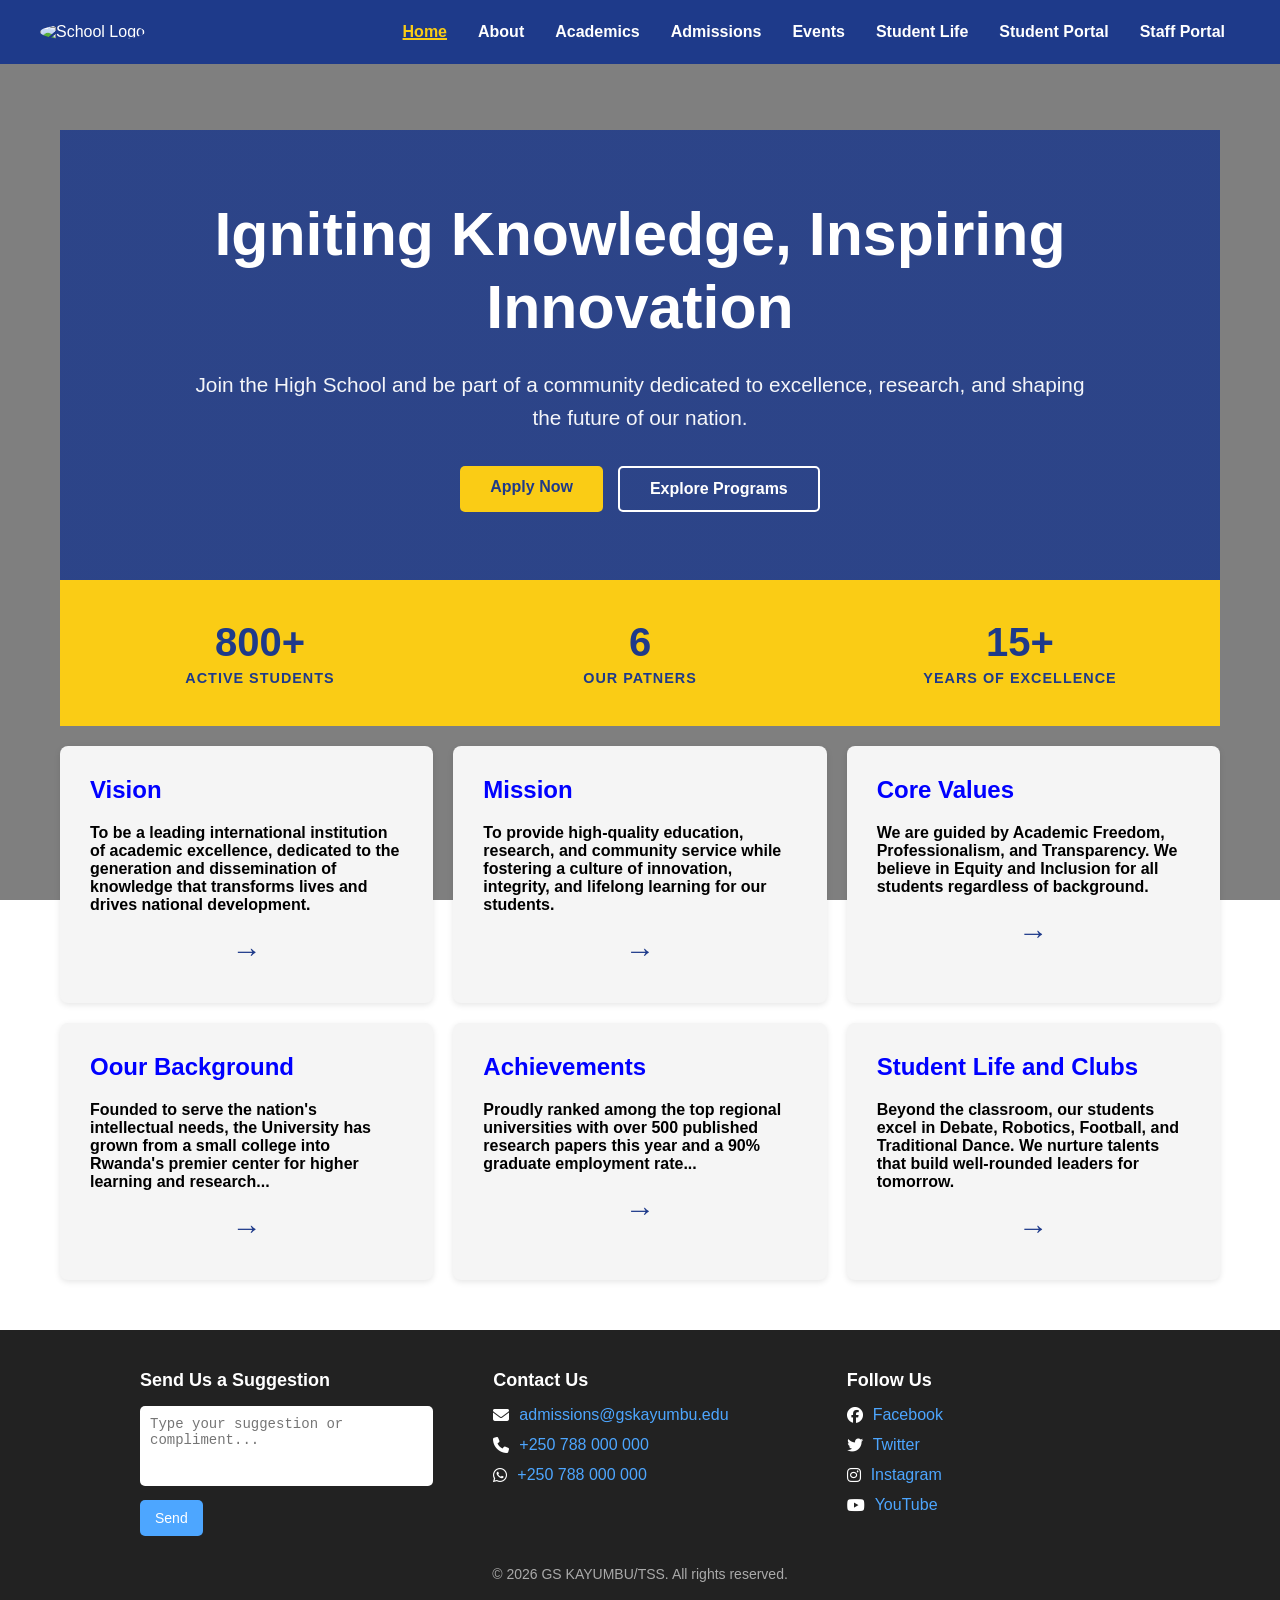
==== index.html @ c8be1785 "there is some few changes occured durng the deployment where we setted the rooting / entry file to b" ====
<!DOCTYPE html>
<html lang="en">
<head>
    <meta charset="UTF-8">
    <meta name="viewport" content="width=device-width, initial-scale=1.0">
    <title>Home</title>
    <!-- Font Awesome icons source  <head> -->
    <link rel="stylesheet" href="https://cdnjs.cloudflare.com/ajax/libs/font-awesome/6.4.2/css/all.min.css" integrity="sha512-p1iH7eB0U2+qj3Vh+3Vh3qj6h6+3Vh3qj6h6+..." crossorigin="anonymous" referrerpolicy="no-referrer" />
    <link rel="stylesheet" href="index.css">
</head>
<body>
    <header>
        <nav class="navbar">
            
            <div class="logo-name">
                <img src="src/media/school1.jpeg" alt="School Logo" style="border-radius: 50%;;height: 100px;width: 100px;" class="logo">
            </div>

            <!-- Hamburger Button -->
            <div class="hamburger" id="hamburger">
            ☰
            </div>

            <!-- Navigation Links -->
            <ul class="nav-links" id="navLinks">
                <li><a href="index.html"  class="active">Home</a></li>
                <li><a href="src/about/about.html">About</a></li>
                <li><a href="src/academics/academics.html">Academics</a></li>
                <li><a href="src/admissions/admissions.html">Admissions</a></li>
                <li><a href="src/event/event.html">Events</a></li>
                <li><a href="src/studentlife/life.html">Student Life</a></li>
                <li><a href="src/studentportal/studentPortal.html">Student Portal</a></li>
                <li><a href="src/staffPortal/LeaderHome.html">Staff Portal</a></li>
                
            </ul>

        </nav>
    </header>

    <main>
        <section class="hero-section">
            <div class="hero-overlay">
                <div class="hero-content">
                    <h1>Igniting Knowledge, Inspiring Innovation</h1>
                    <p>Join the High School and be part of a community dedicated to excellence, research, and shaping the future of our nation.</p>
                    <div class="hero-buttons">
                        <a href="#" class="btn-primary">Apply Now</a>
                        <a href="#" class="btn-secondary">Explore Programs</a>
                    </div>
                </div>
            </div>
        </section>

        <section class="stats-bar">
            <div class="stat-item">
                <h2>800+</h2>
                <p>Active Students</p>
            </div>
            <div class="stat-item">
                <h2>6</h2>
                <p>Our Patners</p>
            </div>
            <div class="stat-item">
                <h2>15+</h2>
                <p>Years of Excellence</p>
            </div>
        </section>
         <!-- Hero Section / Welcome -->
        <section class="school-details-grid">
        
            <div class="detail-box">
                <h3>Vision</h3>
                <p>To be a leading international institution of academic excellence, dedicated to the generation and dissemination of knowledge 
                    that transforms lives and drives national development.
                </p>
                <a href="src/about/about.html" class="read-more">&rarr;</a>
            </div>

            <div class="detail-box">
                <h3>Mission</h3>
                <p>To provide high-quality education, research, and community service while fostering a culture of innovation, integrity,
                     and lifelong learning for our students.
                </p>
                <a href="src/about/about.html" class="read-more">&rarr;</a>
            </div>

            <div class="detail-box">
                <h3>Core Values</h3>
                <p>We are guided by Academic Freedom, Professionalism, and Transparency. 
                    We believe in Equity and Inclusion for all students regardless of background.
                </p>
                <a href="src/about/about.html" class="read-more">&rarr;</a>
            </div>

            <div class="detail-box">
                <h3>Oour Background</h3>
                <p>Founded to serve the nation's intellectual needs, the University has grown from a small college into 
                    Rwanda's premier center for higher learning and research...
                </p>
                <a href="src/about/about.html" class="read-more">&rarr;</a>
            </div>

            <div class="detail-box">
                <h3>Achievements</h3>
                <p>Proudly ranked among the top regional universities with over 500 published research 
                    papers this year and a 90% graduate employment rate...
                </p>
                <a href="src/about/about.html" class="read-more">&rarr;</a>
            </div>
            <div class="detail-box">
                <h3>Student Life and Clubs</h3>
                <p>Beyond the classroom, our students excel in Debate, Robotics, Football, and Traditional Dance. 
                    We nurture talents that build well-rounded leaders for tomorrow.
                </p>
                <a href="src/about/about.html" class="read-more">&rarr;</a>
            </div>
           
            
            
        </section>

    </main>
    <footer>
        <div class="footer-container">

            <!-- Suggestion Form -->
            <div class="footer-section">
            <h2>Send Us a Suggestion</h2>
            <form action="mailto:your-email@example.com" method="POST">
                <textarea name="message" placeholder="Type your suggestion or compliment..." required></textarea>
                <button type="submit">Send</button>
            </form>
            </div>

            <!-- Contact Us -->
            <div class="footer-section">
            <h2>Contact Us</h2>
            <ul>
                <li>
                <i class="fas fa-envelope"></i>
                <a href="mailto:admissions@gskayumbu.edu">admissions@gskayumbu.edu</a>
                </li>
                <li>
                <i class="fas fa-phone"></i>
                <a href="tel:+250788000000">+250 788 000 000</a>
                </li>
                <li>
                <i class="fab fa-whatsapp"></i>
                <a href="https://wa.me/250788000000" target="_blank">+250 788 000 000</a>
                </li>
            </ul>
            </div>

            <!-- Follow Us -->
            <div class="footer-section">
            <h2>Follow Us</h2>
            <ul>
                <li>
                <i class="fab fa-facebook"></i>
                <a href="#" target="_blank">Facebook</a>
                </li>
                <li>
                <i class="fab fa-twitter"></i>
                <a href="#" target="_blank">Twitter</a>
                </li>
                <li>
                <i class="fab fa-instagram"></i>
                <a href="#" target="_blank">Instagram</a>
                </li>
                <li>
                <i class="fab fa-youtube"></i>
                <a href="#" target="_blank">YouTube</a>
                </li>
            </ul>
            </div>

        </div>

        <div class="footer-bottom">
            <p></b>&copy; <script>document.write(new Date().getFullYear()); </script> GS KAYUMBU/TSS. All rights reserved.</b></p>
        </div>
    </footer>


    
    <script>
        const hamburger = document.getElementById("hamburger");
        const navLinks = document.getElementById("navLinks");

        hamburger.addEventListener("click", () => {
        navLinks.classList.toggle("active");

        if (navLinks.classList.contains("active")) {
            hamburger.textContent = "X";
            
        } else {
            hamburger.textContent = "☰";
        
        }

        });
    </script>

</body>
</html>
---- index.css ----
body {
  font-family: Arial, sans-serif;
    margin: 0;
    padding: 0;
    background-image: linear-gradient(rgba(0, 0, 0, 0.5), rgba(0, 0, 0, 0.5)), url('src/media/school.jpeg');
    background-size: cover;
    background-position: center;
    background-attachment: fixed;
}

*{
    margin: 0px;
    padding: 0px;
    box-sizing: border-box;
    
}

/*              ALL NAVIGATION BAR                    */
.navbar {
  top: 0px;
  left: 0px;
  position: fixed;
  width: 100%;
  display: flex;
  justify-content: space-between;
  align-items: center;
  padding: 15px 40px;
  background-color: #1e3a8a;
  color: white;
  background: rgba(255,255,255,0.2);
  backdrop-filter: blur(10px);
  z-index: 1000;

  
}
.logo-name .school-name{
  text-align: center;
  width: 100px;
}
.nav-links {
  list-style: none;
  display: flex;
  gap:1px;
  
}

.nav-links li{
  margin: 0px;
  padding: 0px;
}
.nav-links a {
  display: inline-block;
  padding: 8px 15px;
  color: white;
  text-decoration: none;
  transition: 0.3s;
  font-weight: bold;
}

.nav-links a:hover {
  color: #facc15;
  text-decoration: underline;
  text-decoration-color: #facc15;
  text-decoration-thickness: 2px;
}

.nav-links a.active {
  color: #facc15;
  text-decoration: underline;
  text-decoration-color: #facc15;
  text-decoration-thickness: 2px;
}
/* Hide hamburger on desktop */
.hamburger {
  display: none;
  font-size: 28px;
  cursor: pointer;
}


.navbar {
  display: flex;
  background-color: #1e3a8a;
  color: white;
}
.logo-section {
  display: flex;
  align-items: center;
}
.logo {
  width: 45px;
  margin-right: 10px;
}
.nav-links {
  list-style: none;
  display: flex;
}
.nav-links a {
  text-decoration: none;
  color: white;
}
/* Hide hamburger on desktop */
.hamburger {
  display: none;
  font-size: 28px;
  cursor: pointer;
}

/*                 ALL MAIN BODY                               */
main {
  width: 100%;
  max-width: 1200px;
  margin: 130px auto 30px;
  padding: 0 20px;
}
/* --- Hero Section Styling --- */
.hero-section {
    position: relative;
    min-height: 50vh;
    background: linear-gradient(rgba(30, 58, 138, 0.85), rgba(30, 58, 138, 0.85)), url('src/media/school1.jpeg');
    background-size: cover;
    background-position: center;
    background-attachment: fixed;
    display: flex;
    align-items: center;
}

.hero-overlay {
    width: 100%;
    padding: 50px 20px;
}

.hero-content {
    max-width: 900px;
    margin: 0 auto;
    text-align: center;
}

.hero-content h1 {
    font-size: clamp(2.2rem, 5vw, 3.8rem);
    font-weight: 800;
    color: white;
    margin-bottom: 24px;
    line-height: 1.2;
}

.hero-content p {
    font-size: clamp(1.1rem, 2vw, 1.3rem);
    color: rgba(255, 255, 255, 0.95);
    margin-bottom: 32px;
    line-height: 1.6;
}

/* --- Hero Buttons --- */
.hero-buttons {
    display: flex;
    gap: 15px;
    justify-content: center;
    flex-wrap: wrap;
}

.btn-primary {
    background-color: #facc15; /* Yellow */
    color: #1e3a8a;
    padding: 12px 30px;
    text-decoration: none;
    font-weight: bold;
    border-radius: 5px;
    transition: 0.3s;
}

.btn-secondary {
    border: 2px solid white;
    color: white;
    padding: 12px 30px;
    text-decoration: none;
    font-weight: bold;
    border-radius: 5px;
    transition: 0.3s;
}

.btn-primary:hover {
   background: white; 
  }
.btn-secondary:hover { 
  background: white;
   color: #1e3a8a; 
  }

/* --- Stats Bar Styling --- */
.stats-bar {
    background-color: #facc15; /* Yellow background for impact */
    display: flex;
    justify-content: space-around;
    align-items: center;
    padding: 40px 20px;
    flex-wrap: wrap;
    gap: 20px;
}

.stat-item {
    text-align: center;
    color: #1e3a8a; /* Dark Blue text */
    flex: 1;
    min-width: 150px;
}

.stat-item h2 {
    font-size: 2.5rem;
    margin-bottom: 5px;
    font-weight: 800;
}

.stat-item p {
    font-weight: bold;
    text-transform: uppercase;
    font-size: 0.9rem;
    letter-spacing: 1px;
}


.detail-box {
  display: flex;
  flex-direction: column;
  background-color: #f5f5f5;
  padding: 30px;
  border-radius: 8px;
  box-shadow: 0 2px 6px rgba(0,0,0,0.1);
  transition: transform 0.3s ease, box-shadow 0.3s ease;
}

.detail-box:hover {
  transform: translateY(-5px);
  box-shadow: 0 5px 15px rgba(0,0,0,0.2);
}

.detail-box h3 {
  color: blue;
  font-size: 24px;
  font-weight: bold;
  margin-bottom: 20px;
}

.detail-box p {
  margin-bottom: 15px;
  font-weight: bold;
  color: black;
  text-align: left;
}

.detail-box .read-more {
  text-decoration: none;
  color: #1e3a8a;
  font-weight: medium;
  font-size: 30px;
  padding: 5px 15px;
  border-radius: 3px;
  align-self: center;
  display: inline-block;
}

.detail-box .read-more:hover {
  background-color: #1a75ff;
  color: #facc15;
}
.school-details-grid {
  display: grid;
  grid-template-columns: repeat(3, 1fr);
  gap: 20px;
  padding: 20px 0;
  margin: 0;
}

/*        Footer style*/

/* Footer main style */
  footer {
    margin: 0;
    background-color: #222;
    color: white;
    padding: 40px 20px;
  }

  /* Container for footer sections */
  .footer-container {
    display: flex;
    flex-wrap: wrap;
    max-width: 1000px;
    margin: 0 auto;
    gap: 60px;
  }

  /* Each section */
  .footer-section {
    flex: 1;
    min-width: 250px;
  }

  .footer-section h2 {
    font-size: 18px;
    margin-bottom: 15px;
  }

  /* List styles for contacts and socials */
  .footer-section ul {
    list-style: none;
    padding: 0;
  }

  .footer-section li {
    margin-bottom: 12px;
    display: flex;
    align-items: center;
    gap: 10px; /* space between icon and text */
  }

  .footer-section a {
    color: #4da6ff;
    text-decoration: none;
  }
   /* Icon style: same size */
  .footer-section svg {
    width: 20px;
    height: 20px;
    flex-shrink: 0;       /* Prevent icon from shrinking */
    fill: #4da6ff;
  }

  .footer-section a:hover {
    text-decoration: underline;
  }

  /* Suggestion form */
  .footer-section textarea {
    width: 100%;
    height: 80px;
    padding: 10px;
    border-radius: 5px;
    border: none;
    resize: none;
    font-size: 14px;
  }

  .footer-section button {
    margin-top: 10px;
    padding: 10px 15px;
    background-color: #4da6ff;
    border: none;
    border-radius: 5px;
    color: white;
    cursor: pointer;
    font-size: 14px;
  }

  .footer-section button:hover {
    background-color: #1a75ff;
  }

  /* Footer bottom text */
  .footer-bottom {
    text-align: center;
    margin-top: 30px;
    color: #aaa;
    font-size: 14px;
  }

/*                      ALL RESPONSIVENESS PART           */

/*              navbar Show hamburger on mobile                  */

/* Show hamburger on mobile for header */

@media (max-width: 768px) {
  /* --- Hero Section Styling --- */
.hero-section {
    margin-top:100px;
    padding: 20px;
    border-radius: 5px;
    position: relative;
    height: 60vh; /* Takes up 60% of the screen height */
    min-height: 400px;
    background-image: url('src/media/school1.jpeg'); /* Use your campus image here */
    background-size: cover;
    background-position: center;
    background-attachment: fixed;
    display: flex;
    align-items: center;
    justify-content: center;
    text-align: center;
    color: white;
}

.hero-content h1 {
    font-size: clamp(1.8rem, 5vw, 3.5rem);
    margin-bottom: 20px;
    text-shadow: 2px 2px 4px rgba(0,0,0,0.5);
}

.hero-content p {
    font-size: 1.2rem;
    max-width: 800px;
    margin: 0 auto 30px;
    line-height: 1.6;
}

/* --- Hero Buttons --- */
.hero-buttons {
    
    display: flex;
    gap: 8px;
    justify-content: center;
    flex-wrap: wrap;
}


  footer {
    padding: 40px 0;
    margin: 0;
    margin-left: 0;
    margin-right: 0;
    left: 0;
    right: 0;
  }
  
  .footer-container {
    padding: 0 15px;
  }
  
  .nav-links {
    display: none; /* Hidden by default on mobile */
    flex-direction: column;
    text-align: center;
    position: absolute;
    background-color: #1e3a8a;
    margin-top: 55px;
  }
  .nav-links.active {
    display: flex; /* Show links when hamburger clicked */
  }
  .hamburger {
    display: block;
  }
}

@media (max-width: 800px) {
  .nav-links {
    position: absolute;
    top: 70px;
    right: 0;
    background-color: #1e3a8a;
    width: 100%;
    flex-direction: column;
    text-align: center;
    display: none;   /* Hidden by default */
    padding: 10px 0;
  }
  .nav-links li {
    margin-left: 0px
  
  }
  .hamburger {
    display: block;  /* Show hamburger */
  }
}

/*responiveness for the main section*/

.school-details-grid {
  display: grid;
  grid-template-columns: repeat(3, 1fr);
  gap: 20px;
  padding: 20px 0;
  margin: 0;
}

/* Tablet */
@media (max-width: 1024px) {
  .school-details-grid {
    grid-template-columns: repeat(2, 1fr);
  }
}

/* Mobile */
@media (max-width: 768px) {
  main {
    margin: 130px auto 30px;
    padding: 0 15px;
  }

  .school-details-grid {
    grid-template-columns: 1fr;
  }
}

/* Small screens (320px - Galaxy A5) */
@media (max-width: 480px) {
  .hero-section {
    min-height: 40vh;
    margin-top: 80px;
  }

  .hero-overlay {
    padding: 5px 5px;
  }

  .hero-content h1 {
    font-size: 1.2rem;
    margin-bottom: 5px;
    line-height: 1.1;
  }

  .hero-content p {
    font-size: 0.75rem;
    margin-bottom: 8px;
    line-height: 1.3;
  }

  .hero-buttons {
    flex-direction: column;
    gap: 5px;
  }

  .btn-primary,
  .btn-secondary {
    padding: 6px 12px;
    font-size: 0.75rem;
    width: 100%;
  }
}
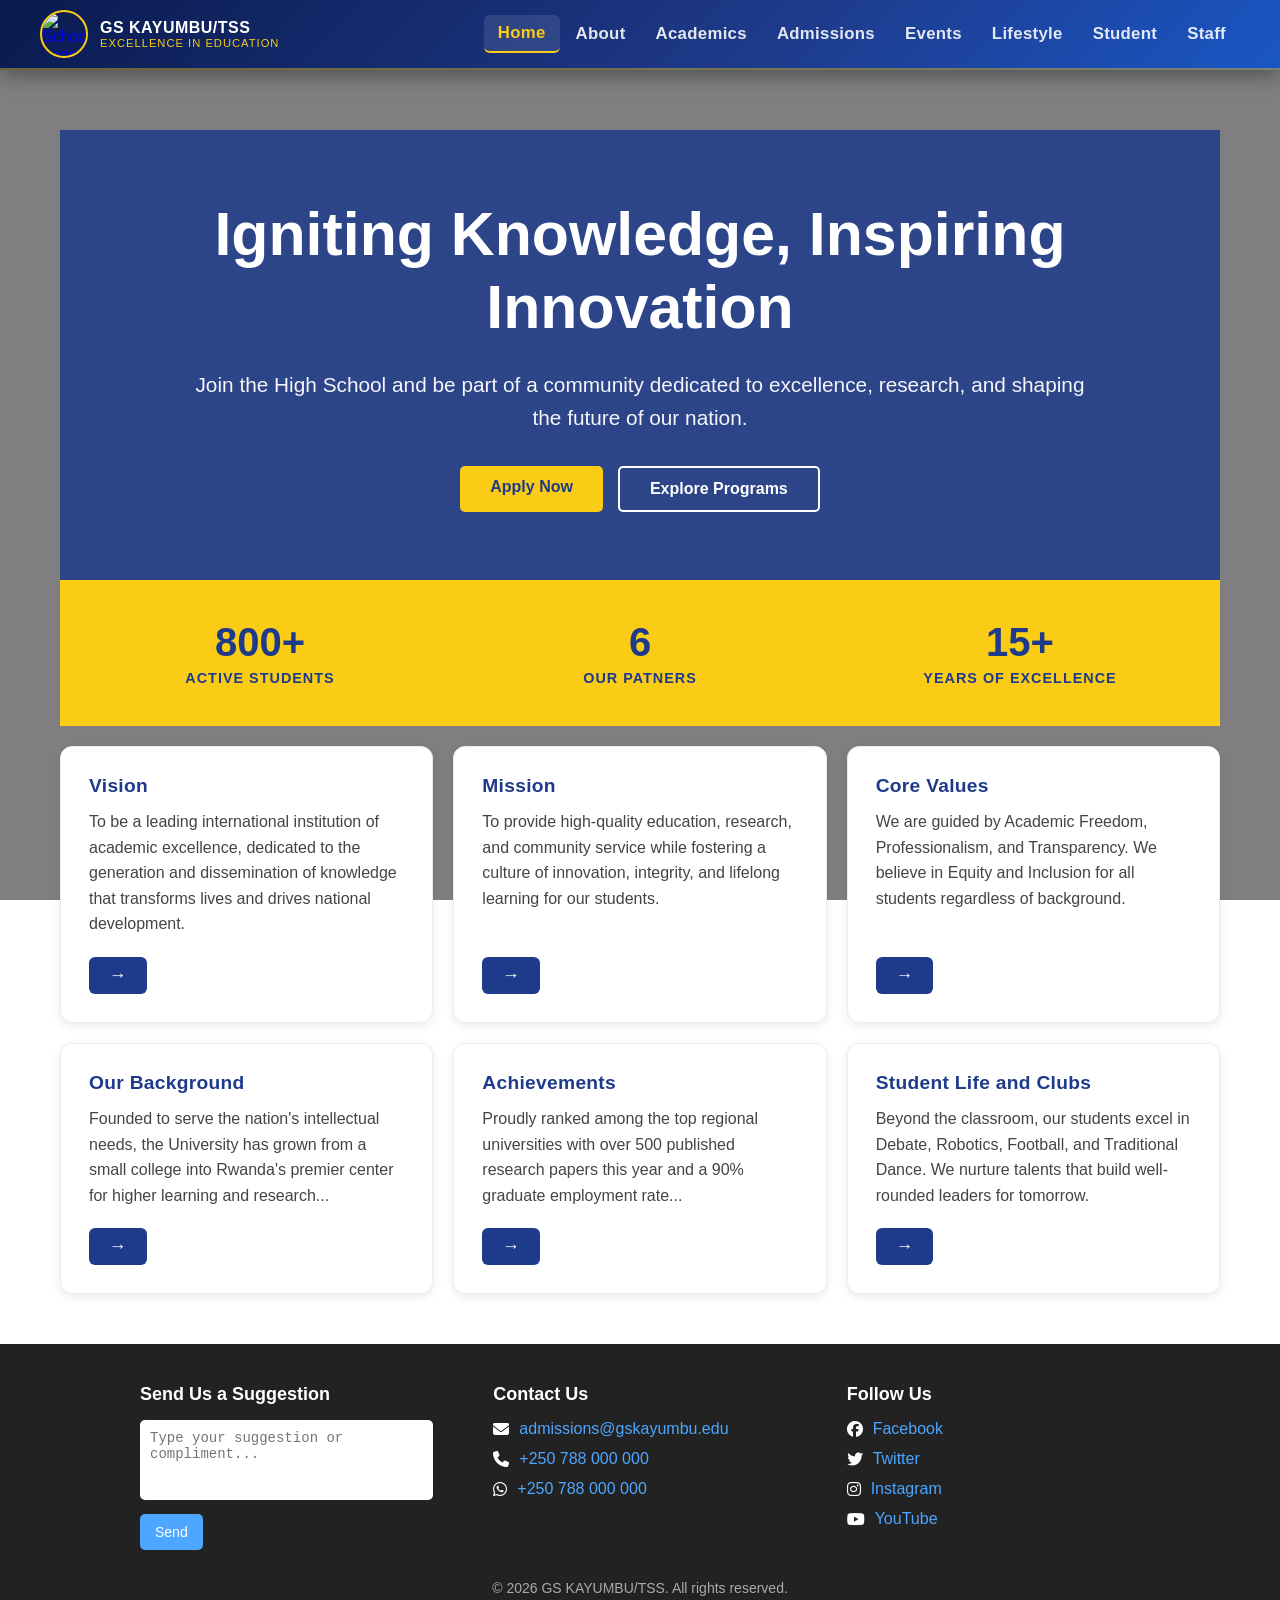
==== commit e338a795: "the all things made well" ====
--- a/index.html
+++ b/index.html
@@ -7,14 +7,19 @@
     <!-- Font Awesome icons source  <head> -->
     <link rel="stylesheet" href="https://cdnjs.cloudflare.com/ajax/libs/font-awesome/6.4.2/css/all.min.css" integrity="sha512-p1iH7eB0U2+qj3Vh+3Vh3qj6h6+3Vh3qj6h6+..." crossorigin="anonymous" referrerpolicy="no-referrer" />
     <link rel="stylesheet" href="index.css">
+    <link rel="stylesheet" href="navbar.css">
 </head>
 <body>
     <header>
         <nav class="navbar">
             
-            <div class="logo-name">
-                <img src="src/media/school1.jpeg" alt="School Logo" style="border-radius: 50%;;height: 100px;width: 100px;" class="logo">
-            </div>
+            <a href="index.html" class="logo-name">
+            <img src="src/media/school1.jpeg" alt="School Logo" class="logo">
+            <div class="school-title">
+                <span>GS KAYUMBU/TSS</span>
+                <span>Excellence in Education</span>
+            </div>
+        </a>
 
             <!-- Hamburger Button -->
             <div class="hamburger" id="hamburger">
@@ -28,9 +33,9 @@
                 <li><a href="src/academics/academics.html">Academics</a></li>
                 <li><a href="src/admissions/admissions.html">Admissions</a></li>
                 <li><a href="src/event/event.html">Events</a></li>
-                <li><a href="src/studentlife/life.html">Student Life</a></li>
-                <li><a href="src/studentportal/studentPortal.html">Student Portal</a></li>
-                <li><a href="src/staffPortal/LeaderHome.html">Staff Portal</a></li>
+                <li><a href="src/studentlife/life.html">Lifestyle</a></li>
+                <li><a href="src/studentportal/studentPortal.html">Student</a></li>
+                <li><a href="src/staffPortal/LeaderHome.html">Staff</a></li>
                 
             </ul>
 
@@ -44,8 +49,8 @@
                     <h1>Igniting Knowledge, Inspiring Innovation</h1>
                     <p>Join the High School and be part of a community dedicated to excellence, research, and shaping the future of our nation.</p>
                     <div class="hero-buttons">
-                        <a href="#" class="btn-primary">Apply Now</a>
-                        <a href="#" class="btn-secondary">Explore Programs</a>
+                        <a href="src/admissions/admissions.html" class="btn-primary">Apply Now</a>
+                        <a href="src/academics/academics.html" class="btn-secondary">Explore Programs</a>
                     </div>
                 </div>
             </div>
@@ -73,7 +78,7 @@
                 <p>To be a leading international institution of academic excellence, dedicated to the generation and dissemination of knowledge 
                     that transforms lives and drives national development.
                 </p>
-                <a href="src/about/about.html" class="read-more">&rarr;</a>
+                <a href="src/about/about.html#vision" class="read-more">&rarr;</a>
             </div>
 
             <div class="detail-box">
@@ -81,7 +86,7 @@
                 <p>To provide high-quality education, research, and community service while fostering a culture of innovation, integrity,
                      and lifelong learning for our students.
                 </p>
-                <a href="src/about/about.html" class="read-more">&rarr;</a>
+                <a href="src/about/about.html#mission" class="read-more">&rarr;</a>
             </div>
 
             <div class="detail-box">
@@ -89,15 +94,15 @@
                 <p>We are guided by Academic Freedom, Professionalism, and Transparency. 
                     We believe in Equity and Inclusion for all students regardless of background.
                 </p>
-                <a href="src/about/about.html" class="read-more">&rarr;</a>
-            </div>
-
-            <div class="detail-box">
-                <h3>Oour Background</h3>
+                <a href="src/about/about.html#values" class="read-more">&rarr;</a>
+            </div>
+
+            <div class="detail-box">
+                <h3>Our Background</h3>
                 <p>Founded to serve the nation's intellectual needs, the University has grown from a small college into 
                     Rwanda's premier center for higher learning and research...
                 </p>
-                <a href="src/about/about.html" class="read-more">&rarr;</a>
+                <a href="src/about/about.html#history" class="read-more">&rarr;</a>
             </div>
 
             <div class="detail-box">
@@ -105,14 +110,15 @@
                 <p>Proudly ranked among the top regional universities with over 500 published research 
                     papers this year and a 90% graduate employment rate...
                 </p>
-                <a href="src/about/about.html" class="read-more">&rarr;</a>
-            </div>
+                <a href="src/about/about.html#achievements" class="read-more">&rarr;</a>
+            </div>
+
             <div class="detail-box">
                 <h3>Student Life and Clubs</h3>
                 <p>Beyond the classroom, our students excel in Debate, Robotics, Football, and Traditional Dance. 
                     We nurture talents that build well-rounded leaders for tomorrow.
                 </p>
-                <a href="src/about/about.html" class="read-more">&rarr;</a>
+                <a href="src/about/about.html#studentlife" class="read-more">&rarr;</a>
             </div>
            
             
--- a/index.css
+++ b/index.css
@@ -15,96 +15,19 @@
     
 }
 
-/*              ALL NAVIGATION BAR                    */
-.navbar {
-  top: 0px;
-  left: 0px;
-  position: fixed;
-  width: 100%;
-  display: flex;
-  justify-content: space-between;
-  align-items: center;
-  padding: 15px 40px;
-  background-color: #1e3a8a;
-  color: white;
-  background: rgba(255,255,255,0.2);
-  backdrop-filter: blur(10px);
-  z-index: 1000;
-
-  
-}
 .logo-name .school-name{
   text-align: center;
   width: 100px;
 }
-.nav-links {
-  list-style: none;
-  display: flex;
-  gap:1px;
-  
-}
-
-.nav-links li{
-  margin: 0px;
-  padding: 0px;
-}
-.nav-links a {
-  display: inline-block;
-  padding: 8px 15px;
-  color: white;
-  text-decoration: none;
-  transition: 0.3s;
-  font-weight: bold;
-}
-
-.nav-links a:hover {
-  color: #facc15;
-  text-decoration: underline;
-  text-decoration-color: #facc15;
-  text-decoration-thickness: 2px;
-}
-
-.nav-links a.active {
-  color: #facc15;
-  text-decoration: underline;
-  text-decoration-color: #facc15;
-  text-decoration-thickness: 2px;
-}
+
 /* Hide hamburger on desktop */
-.hamburger {
-  display: none;
-  font-size: 28px;
-  cursor: pointer;
-}
-
-
-.navbar {
-  display: flex;
-  background-color: #1e3a8a;
-  color: white;
-}
+
 .logo-section {
   display: flex;
   align-items: center;
 }
-.logo {
-  width: 45px;
-  margin-right: 10px;
-}
-.nav-links {
-  list-style: none;
-  display: flex;
-}
-.nav-links a {
-  text-decoration: none;
-  color: white;
-}
+
 /* Hide hamburger on desktop */
-.hamburger {
-  display: none;
-  font-size: 28px;
-  cursor: pointer;
-}
 
 /*                 ALL MAIN BODY                               */
 main {
@@ -218,50 +141,57 @@
     letter-spacing: 1px;
 }
 
-
 .detail-box {
   display: flex;
   flex-direction: column;
-  background-color: #f5f5f5;
-  padding: 30px;
-  border-radius: 8px;
-  box-shadow: 0 2px 6px rgba(0,0,0,0.1);
+  background-color: #ffffff;
+  padding: 28px;
+  border-radius: 12px;
+  box-shadow: 0 3px 10px rgba(0,0,0,0.08);
+  border: 1px solid #e8edf5;
   transition: transform 0.3s ease, box-shadow 0.3s ease;
 }
 
 .detail-box:hover {
-  transform: translateY(-5px);
-  box-shadow: 0 5px 15px rgba(0,0,0,0.2);
+  transform: translateY(-6px);
+  box-shadow: 0 10px 25px rgba(30,58,138,0.15);
+  border-color: #1e3a8a;
 }
 
 .detail-box h3 {
-  color: blue;
-  font-size: 24px;
-  font-weight: bold;
+  color: #1e3a8a;
+  font-size: 1.2rem;
+  font-weight: 800;
+  margin-bottom: 12px;
+  letter-spacing: 0.3px;
+}
+
+.detail-box p {
   margin-bottom: 20px;
-}
-
-.detail-box p {
-  margin-bottom: 15px;
-  font-weight: bold;
-  color: black;
+  font-weight: 500;
+  color: #444;
   text-align: left;
+  line-height: 1.6;
+  flex: 1;
 }
 
 .detail-box .read-more {
   text-decoration: none;
+  color: #ffffff;
+  background-color: #1e3a8a;
+  font-size: 1.1rem;
+  font-weight: 700;
+  padding: 8px 20px;
+  border-radius: 6px;
+  align-self: flex-start;
+  display: inline-block;
+  transition: background-color 0.25s ease, transform 0.2s ease;
+}
+
+.detail-box .read-more:hover {
+  background-color: #facc15;
   color: #1e3a8a;
-  font-weight: medium;
-  font-size: 30px;
-  padding: 5px 15px;
-  border-radius: 3px;
-  align-self: center;
-  display: inline-block;
-}
-
-.detail-box .read-more:hover {
-  background-color: #1a75ff;
-  color: #facc15;
+  transform: translateX(4px);
 }
 .school-details-grid {
   display: grid;
@@ -412,7 +342,6 @@
     flex-wrap: wrap;
 }
 
-
   footer {
     padding: 40px 0;
     margin: 0;
@@ -426,41 +355,17 @@
     padding: 0 15px;
   }
   
-  .nav-links {
-    display: none; /* Hidden by default on mobile */
-    flex-direction: column;
-    text-align: center;
-    position: absolute;
-    background-color: #1e3a8a;
-    margin-top: 55px;
-  }
+  
   .nav-links.active {
     display: flex; /* Show links when hamburger clicked */
   }
-  .hamburger {
-    display: block;
-  }
+  
 }
 
 @media (max-width: 800px) {
-  .nav-links {
-    position: absolute;
-    top: 70px;
-    right: 0;
-    background-color: #1e3a8a;
-    width: 100%;
-    flex-direction: column;
-    text-align: center;
-    display: none;   /* Hidden by default */
-    padding: 10px 0;
-  }
-  .nav-links li {
-    margin-left: 0px
-  
-  }
-  .hamburger {
-    display: block;  /* Show hamburger */
-  }
+  
+  
+  
 }
 
 /*responiveness for the main section*/
@@ -517,7 +422,7 @@
 
   .hero-buttons {
     flex-direction: column;
-    gap: 5px;
+    gap: 0;
   }
 
   .btn-primary,
@@ -527,4 +432,3 @@
     width: 100%;
   }
 }
-
--- a/navbar.css
+++ b/navbar.css
@@ -0,0 +1,183 @@
+/* ============================================
+   SHARED NAVBAR - GS KAYUMBU/TSS
+   Applied to all pages
+   ============================================ */
+
+.navbar {
+    position: fixed;
+    top: 0;
+    left: 0;
+    width: 100%;
+    background: linear-gradient(135deg, #0a1a4e 0%, #1e3a8a 60%, #1a56c4 100%);
+    display: flex;
+    justify-content: space-between;
+    align-items: center;
+    padding: 0 40px;
+    height: 70px;
+    z-index: 1000;
+    box-shadow: 0 4px 20px rgba(0, 0, 0, 0.4);
+    border-bottom: 2px solid rgba(250, 204, 21, 0.4);
+}
+
+/* Logo + school name group */
+.logo-name {
+    display: flex;
+    align-items: center;
+    gap: 12px;
+    text-decoration: none;
+    cursor: pointer;
+}
+
+a.logo-name {
+    text-decoration: none;
+    outline: none;
+}
+
+.logo {
+    width: 48px;
+    height: 48px;
+    border-radius: 50%;
+    border: 2px solid #facc15;
+    object-fit: cover;
+    flex-shrink: 0;
+}
+
+.school-title {
+    display: flex;
+    flex-direction: column;
+    line-height: 1.2;
+}
+
+.school-title span:first-child {
+    font-family: 'Segoe UI', Tahoma, Geneva, Verdana, sans-serif;
+    font-size: 1rem;
+    font-weight: 800;
+    color: #ffffff;
+    letter-spacing: 0.5px;
+}
+
+.school-title span:last-child {
+    font-family: 'Segoe UI', Tahoma, Geneva, Verdana, sans-serif;
+    font-size: 0.7rem;
+    font-weight: 500;
+    color: #facc15;
+    letter-spacing: 1px;
+    text-transform: uppercase;
+}
+
+/* Nav links list */
+.nav-links {
+    list-style: none;
+    display: flex;
+    align-items: center;
+    gap: 2px;
+    margin: 0;
+    padding: 0;
+}
+
+/* Individual link */
+.nav-links a {
+    color: rgba(255, 255, 255, 0.88);
+    text-decoration: none;
+    font-family: 'Segoe UI', Tahoma, Geneva, Verdana, sans-serif;
+    font-size: 1.05rem;
+    font-weight: 700;
+    letter-spacing: 0.3px;
+    padding: 8px 14px;
+    border-radius: 6px;
+    display: inline-block;
+    transition: all 0.22s ease;
+    white-space: nowrap;
+}
+
+.nav-links a:hover,
+.nav-links a.active {
+    color: #facc15;
+    background: rgba(255, 255, 255, 0.1);
+}
+
+.nav-links a.active {
+    border-bottom: 2px solid #facc15;
+}
+
+/* Hamburger */
+.hamburger {
+    display: none;
+    font-size: 1.7rem;
+    color: white;
+    cursor: pointer;
+    padding: 4px 8px;
+    border-radius: 4px;
+    transition: background 0.2s;
+    user-select: none;
+}
+
+.hamburger:hover {
+    background: rgba(255, 255, 255, 0.15);
+}
+
+/* ============================================
+   RESPONSIVE
+   ============================================ */
+@media (max-width: 900px) {
+    .navbar {
+        padding: 0 20px;
+    }
+
+    .nav-links a {
+        font-size: 0.95rem;
+        padding: 7px 10px;
+    }
+}
+
+@media (max-width: 768px) {
+    .hamburger {
+        display: block;
+    }
+
+    .nav-links {
+        display: none;
+        flex-direction: column;
+        position: absolute;
+        top: 70px;
+        left: 0;
+        width: 100%;
+        background: linear-gradient(180deg, #0f2460, #1e3a8a);
+        padding: 10px 0 16px;
+        gap: 2px;
+        box-shadow: 0 8px 20px rgba(0, 0, 0, 0.4);
+    }
+
+    .nav-links.active {
+        display: flex;
+    }
+
+    .nav-links li {
+        width: 100%;
+    }
+
+    .nav-links a {
+        display: block;
+        width: 100%;
+        text-align: center;
+        padding: 12px 20px;
+        font-size: 1.05rem;
+        border-radius: 0;
+        border-bottom: 1px solid rgba(255, 255, 255, 0.07);
+    }
+
+    .nav-links a:hover,
+    .nav-links a.active {
+        background: rgba(250, 204, 21, 0.12);
+        color: #facc15;
+        border-bottom-color: rgba(255, 255, 255, 0.07);
+    }
+
+    .school-title span:first-child {
+        font-size: 0.85rem;
+    }
+
+    .school-title span:last-child {
+        font-size: 0.6rem;
+    }
+}
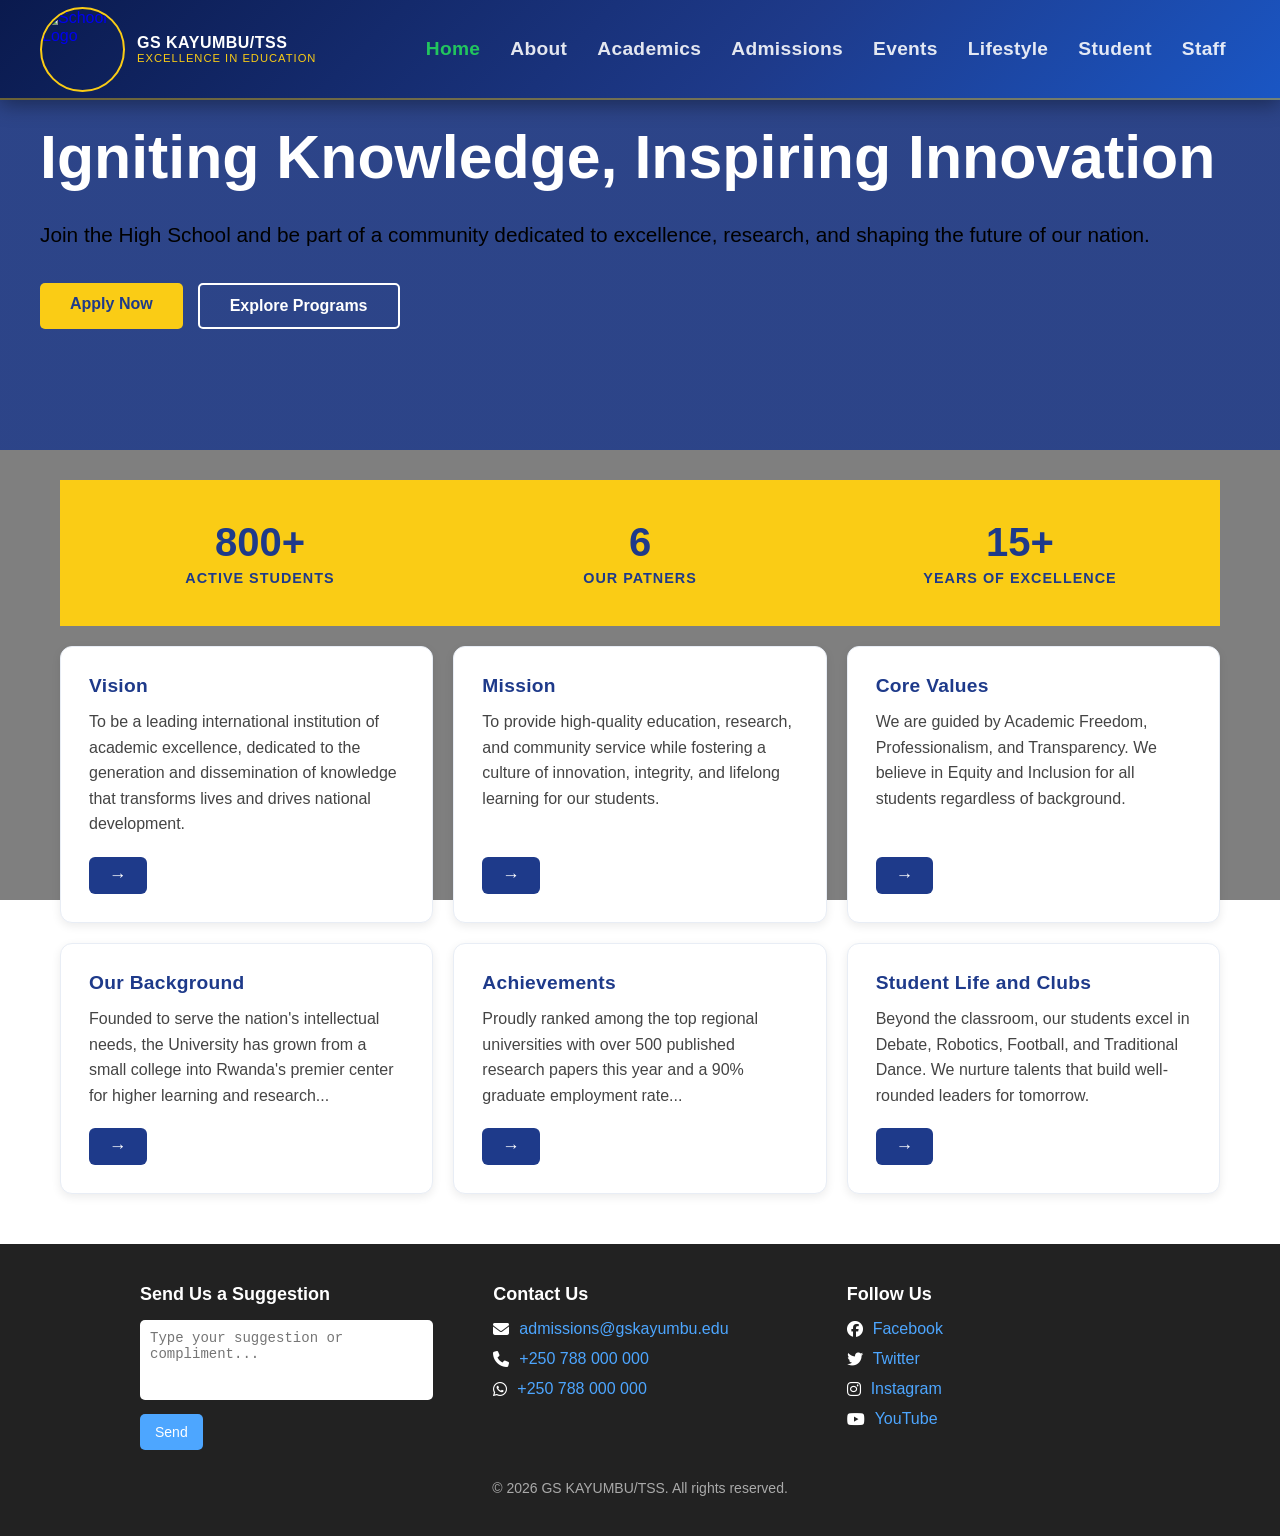
==== commit 9954223b: "New version after removing the background og active link" ====
--- a/index.html
+++ b/index.html
@@ -42,19 +42,20 @@
         </nav>
     </header>
 
+    <section class="hero-section">
+        <div class="hero-overlay">
+            <div class="hero-content">
+                <h1>Igniting Knowledge, Inspiring Innovation</h1>
+                <p>Join the High School and be part of a community dedicated to excellence, research, and shaping the future of our nation.</p>
+                <div class="hero-buttons">
+                    <a href="src/admissions/admissions.html" class="btn-primary">Apply Now</a>
+                    <a href="src/academics/academics.html" class="btn-secondary">Explore Programs</a>
+                </div>
+            </div>
+        </div>
+    </section>
+
     <main>
-        <section class="hero-section">
-            <div class="hero-overlay">
-                <div class="hero-content">
-                    <h1>Igniting Knowledge, Inspiring Innovation</h1>
-                    <p>Join the High School and be part of a community dedicated to excellence, research, and shaping the future of our nation.</p>
-                    <div class="hero-buttons">
-                        <a href="src/admissions/admissions.html" class="btn-primary">Apply Now</a>
-                        <a href="src/academics/academics.html" class="btn-secondary">Explore Programs</a>
-                    </div>
-                </div>
-            </div>
-        </section>
 
         <section class="stats-bar">
             <div class="stat-item">
--- a/index.css
+++ b/index.css
@@ -33,11 +33,13 @@
 main {
   width: 100%;
   max-width: 1200px;
-  margin: 130px auto 30px;
+  margin: 30px auto;
   padding: 0 20px;
 }
 /* --- Hero Section Styling --- */
 .hero-section {
+    width: 100%;
+    margin: 0;
     position: relative;
     min-height: 50vh;
     background: linear-gradient(rgba(30, 58, 138, 0.85), rgba(30, 58, 138, 0.85)), url('src/media/school1.jpeg');
@@ -54,9 +56,9 @@
 }
 
 .hero-content {
-    max-width: 900px;
+    max-width: 1200px;
     margin: 0 auto;
-    text-align: center;
+    text-align: left;
 }
 
 .hero-content h1 {
@@ -69,7 +71,7 @@
 
 .hero-content p {
     font-size: clamp(1.1rem, 2vw, 1.3rem);
-    color: rgba(255, 255, 255, 0.95);
+    color: black;
     margin-bottom: 32px;
     line-height: 1.6;
 }
@@ -78,7 +80,7 @@
 .hero-buttons {
     display: flex;
     gap: 15px;
-    justify-content: center;
+    justify-content: flex-start;
     flex-wrap: wrap;
 }
 
@@ -303,7 +305,7 @@
 @media (max-width: 768px) {
   /* --- Hero Section Styling --- */
 .hero-section {
-    margin-top:100px;
+    margin-top: 0;
     padding: 20px;
     border-radius: 5px;
     position: relative;
@@ -315,8 +317,8 @@
     background-attachment: fixed;
     display: flex;
     align-items: center;
-    justify-content: center;
-    text-align: center;
+    justify-content: flex-start;
+    text-align: left;
     color: white;
 }
 
@@ -328,8 +330,9 @@
 
 .hero-content p {
     font-size: 1.2rem;
-    max-width: 800px;
-    margin: 0 auto 30px;
+    color: black;
+    max-width: none;
+    margin: 0 0 32px;
     line-height: 1.6;
 }
 
@@ -338,7 +341,7 @@
     
     display: flex;
     gap: 8px;
-    justify-content: center;
+    justify-content: flex-start;
     flex-wrap: wrap;
 }
 
@@ -401,7 +404,7 @@
 @media (max-width: 480px) {
   .hero-section {
     min-height: 40vh;
-    margin-top: 80px;
+    margin-top: 0;
   }
 
   .hero-overlay {
--- a/navbar.css
+++ b/navbar.css
@@ -8,12 +8,13 @@
     top: 0;
     left: 0;
     width: 100%;
+    box-sizing: border-box;
     background: linear-gradient(135deg, #0a1a4e 0%, #1e3a8a 60%, #1a56c4 100%);
     display: flex;
     justify-content: space-between;
     align-items: center;
     padding: 0 40px;
-    height: 70px;
+    height: 100px;
     z-index: 1000;
     box-shadow: 0 4px 20px rgba(0, 0, 0, 0.4);
     border-bottom: 2px solid rgba(250, 204, 21, 0.4);
@@ -34,8 +35,8 @@
 }
 
 .logo {
-    width: 48px;
-    height: 48px;
+    width: 85px;
+    height: 85px;
     border-radius: 50%;
     border: 2px solid #facc15;
     object-fit: cover;
@@ -80,24 +81,27 @@
     color: rgba(255, 255, 255, 0.88);
     text-decoration: none;
     font-family: 'Segoe UI', Tahoma, Geneva, Verdana, sans-serif;
-    font-size: 1.05rem;
+    font-size: 1.2rem;
     font-weight: 700;
     letter-spacing: 0.3px;
     padding: 8px 14px;
     border-radius: 6px;
     display: inline-block;
-    transition: all 0.22s ease;
+    transition: color 0.3s ease;
     white-space: nowrap;
 }
 
-.nav-links a:hover,
-.nav-links a.active {
-    color: #facc15;
-    background: rgba(255, 255, 255, 0.1);
+.nav-links a:hover {
+    background: none;
+    text-decoration: underline;
+    text-decoration-color: #22c55e;
+    text-underline-offset: 8px;
 }
 
 .nav-links a.active {
-    border-bottom: 2px solid #facc15;
+    color: #22c55e;
+    background: none;
+    border-bottom: none;
 }
 
 /* Hamburger */
@@ -105,6 +109,7 @@
     display: none;
     font-size: 1.7rem;
     color: white;
+    margin-left: auto;
     cursor: pointer;
     padding: 4px 8px;
     border-radius: 4px;
@@ -159,18 +164,24 @@
     .nav-links a {
         display: block;
         width: 100%;
-        text-align: center;
+        text-align: left;
+        margin-left: 0px;
         padding: 12px 20px;
-        font-size: 1.05rem;
+        font-size: 1.1rem;
         border-radius: 0;
         border-bottom: 1px solid rgba(255, 255, 255, 0.07);
     }
 
-    .nav-links a:hover,
+    .nav-links a:hover {
+        background: none;
+        text-decoration: underline;
+        text-decoration-color: #22c55e;
+        text-underline-offset: 4px;
+    }
+
     .nav-links a.active {
-        background: rgba(250, 204, 21, 0.12);
-        color: #facc15;
-        border-bottom-color: rgba(255, 255, 255, 0.07);
+        color: #22c55e;
+        background: none;
     }
 
     .school-title span:first-child {
